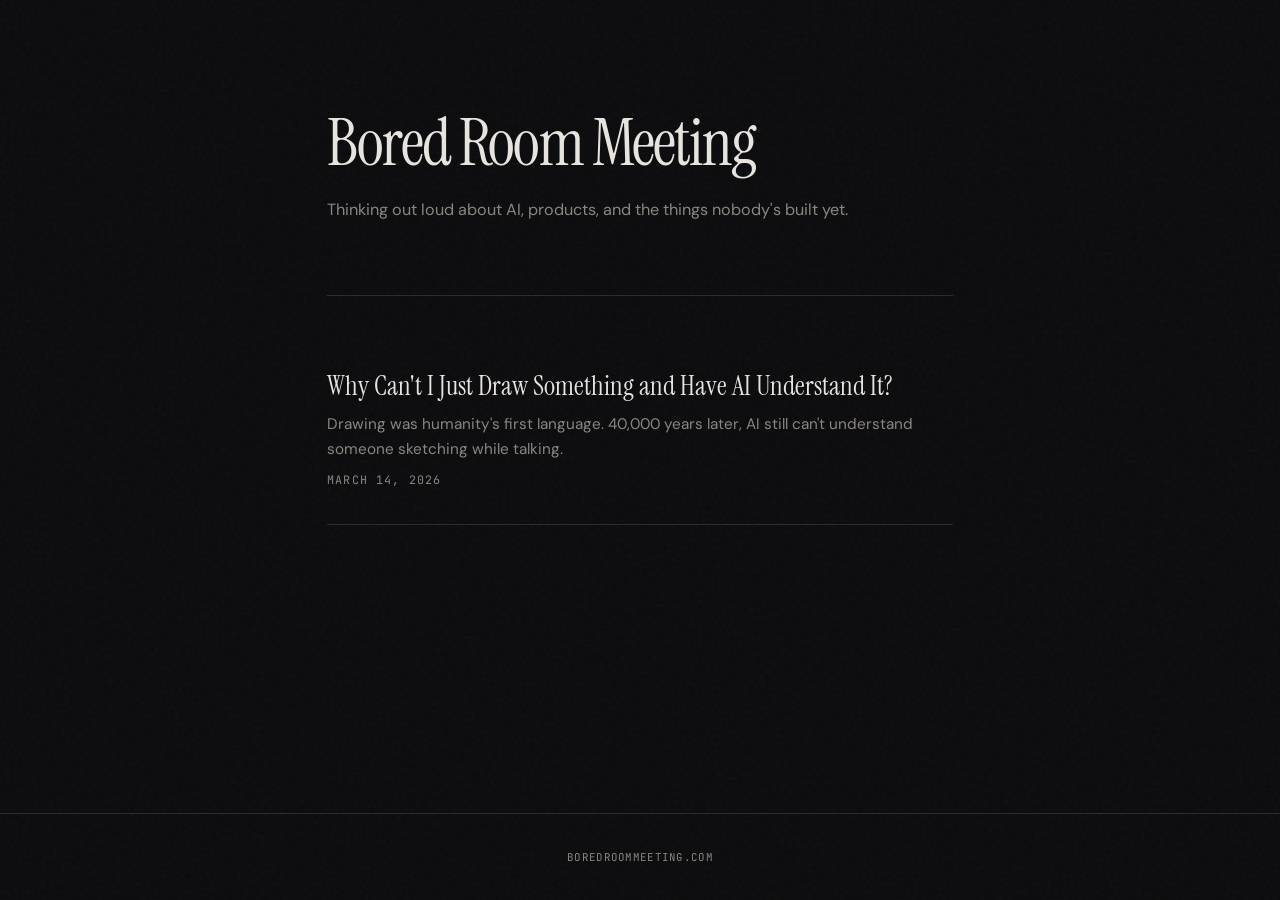
==== index.html @ f82653fe "Initial commit: blog site for boredroommeeting.com Static HTML blog with first post on drawing as AI" ====
<!DOCTYPE html>
<html lang="en">
<head>
<meta charset="utf-8">
<meta name="viewport" content="width=device-width, initial-scale=1">
<title>Bored Room Meeting</title>
<meta name="description" content="Thinking out loud about AI, products, and the things nobody's built yet.">
<link rel="preconnect" href="https://fonts.googleapis.com">
<link rel="preconnect" href="https://fonts.gstatic.com" crossorigin>
<link href="https://fonts.googleapis.com/css2?family=Instrument+Serif:ital@0;1&family=DM+Sans:ital,wght@0,400;0,500;1,400&family=JetBrains+Mono:wght@400&display=swap" rel="stylesheet">
<style>
  :root {
    --bg: #0c0c0e;
    --surface: #141416;
    --text: #e8e4df;
    --text-dim: #8a8580;
    --accent: #d4622b;
    --border: #2a2a2e;
    --serif: 'Instrument Serif', Georgia, serif;
    --sans: 'DM Sans', -apple-system, sans-serif;
    --mono: 'JetBrains Mono', 'SF Mono', monospace;
  }
  * { margin: 0; padding: 0; box-sizing: border-box; }
  html { font-size: 18px; }
  body {
    background: var(--bg);
    color: var(--text);
    font-family: var(--sans);
    -webkit-font-smoothing: antialiased;
    min-height: 100vh;
    display: flex;
    flex-direction: column;
  }
  body::before {
    content: '';
    position: fixed;
    inset: 0;
    opacity: 0.03;
    background-image: url("data:image/svg+xml,%3Csvg viewBox='0 0 256 256' xmlns='http://www.w3.org/2000/svg'%3E%3Cfilter id='n'%3E%3CfeTurbulence type='fractalNoise' baseFrequency='0.9' numOctaves='4' stitchTiles='stitch'/%3E%3C/filter%3E%3Crect width='100%25' height='100%25' filter='url(%23n)' opacity='1'/%3E%3C/svg%3E");
    pointer-events: none;
    z-index: 100;
  }
  .container { max-width: 680px; margin: 0 auto; padding: 0 1.5rem; width: 100%; }
  .masthead {
    padding: 6rem 0 4rem;
    animation: fadeUp 0.8s ease-out both;
  }
  .masthead h1 {
    font-family: var(--serif);
    font-size: clamp(2.4rem, 6vw, 3.6rem);
    font-weight: 400;
    letter-spacing: -0.03em;
    line-height: 1.1;
  }
  .masthead p {
    margin-top: 1rem;
    font-size: 0.9rem;
    color: var(--text-dim);
    line-height: 1.6;
  }
  .posts {
    padding: 2rem 0 6rem;
    border-top: 1px solid var(--border);
    animation: fadeUp 0.8s ease-out 0.15s both;
  }
  .post-link {
    display: block;
    text-decoration: none;
    padding: 2rem 0;
    border-bottom: 1px solid var(--border);
    transition: all 0.25s;
  }
  .post-link:hover { padding-left: 0.5rem; }
  .post-link h2 {
    font-family: var(--serif);
    font-size: 1.5rem;
    font-weight: 400;
    color: var(--text);
    line-height: 1.3;
    transition: color 0.25s;
  }
  .post-link:hover h2 { color: var(--accent); }
  .post-link .excerpt {
    margin-top: 0.5rem;
    font-size: 0.85rem;
    color: var(--text-dim);
    line-height: 1.6;
  }
  .post-link .date {
    margin-top: 0.6rem;
    font-family: var(--mono);
    font-size: 0.65rem;
    letter-spacing: 0.1em;
    text-transform: uppercase;
    color: var(--text-dim);
  }
  .footer {
    margin-top: auto;
    padding: 2rem 0;
    border-top: 1px solid var(--border);
    text-align: center;
    font-family: var(--mono);
    font-size: 0.6rem;
    letter-spacing: 0.12em;
    text-transform: uppercase;
    color: var(--text-dim);
  }
  @keyframes fadeUp {
    from { opacity: 0; transform: translateY(20px); }
    to { opacity: 1; transform: translateY(0); }
  }
  @media (max-width: 600px) {
    html { font-size: 16px; }
    .masthead { padding: 4rem 0 2.5rem; }
  }
</style>
</head>
<body>

<div class="container">
  <div class="masthead">
    <h1>Bored Room Meeting</h1>
    <p>Thinking out loud about AI, products, and the things nobody's built yet.</p>
  </div>

  <div class="posts">
    <a href="/drawing-as-input" class="post-link">
      <h2>Why Can't I Just Draw Something and Have AI Understand It?</h2>
      <p class="excerpt">Drawing was humanity's first language. 40,000 years later, AI still can't understand someone sketching while talking.</p>
      <div class="date">March 14, 2026</div>
    </a>
  </div>
</div>

<div class="footer">
  <div class="container">boredroommeeting.com</div>
</div>

</body>
</html>
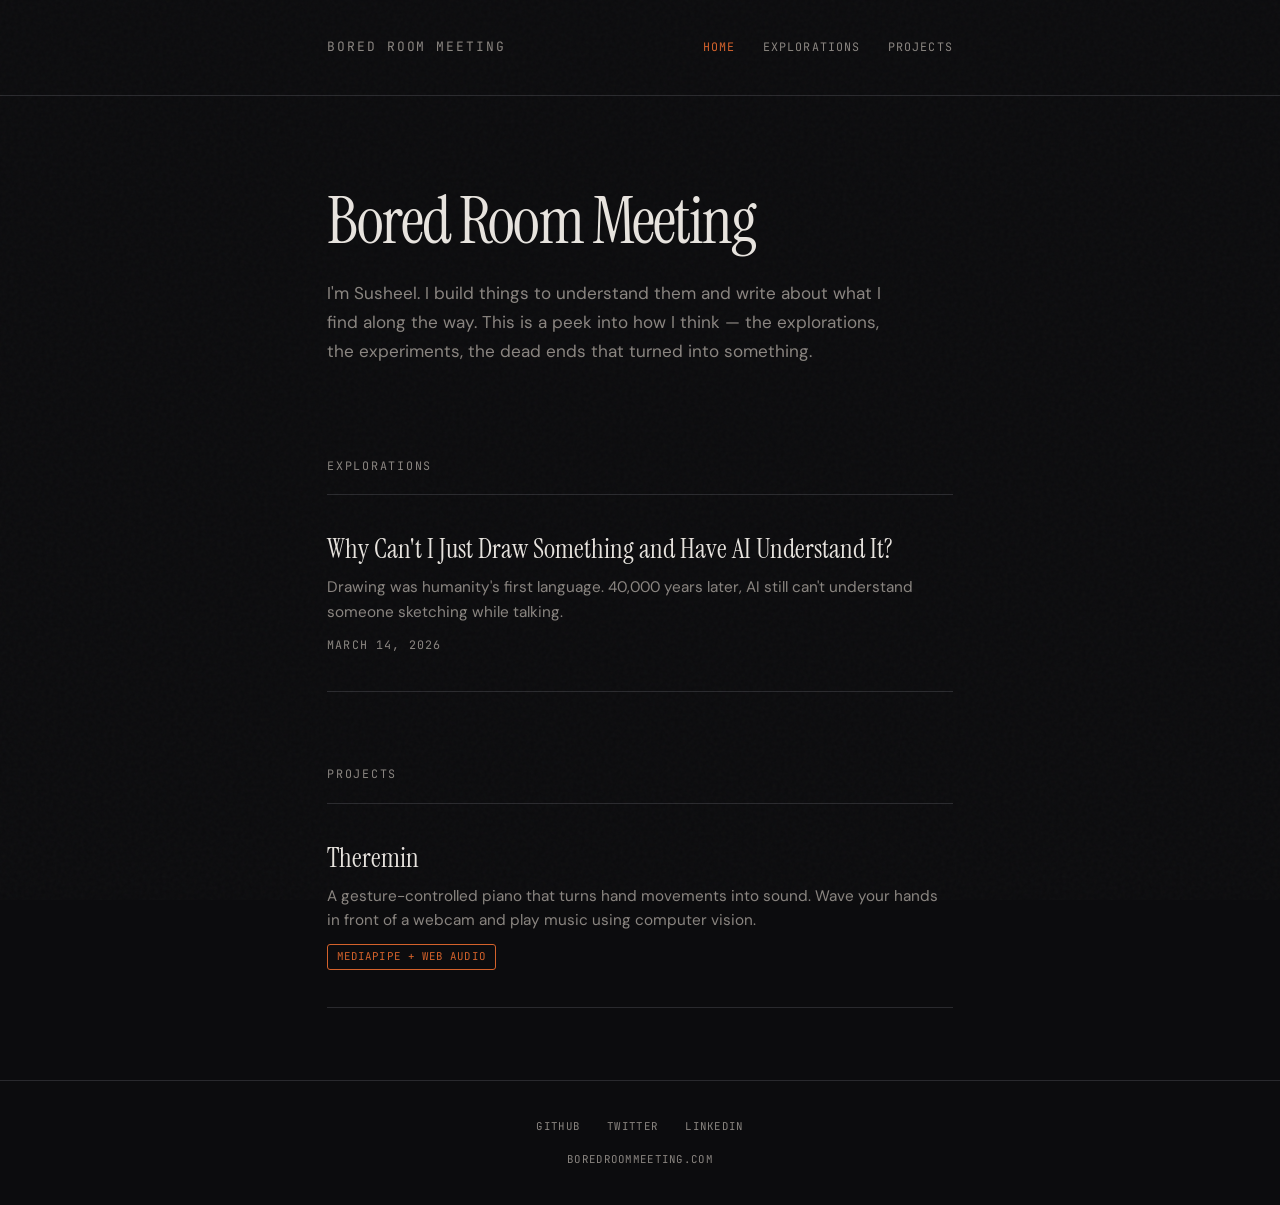
==== commit c16e927b: "Restructure site: nav, shared CSS, project page, 404, favicon - Extract inline CSS to shared styles." ====
--- a/index.html
+++ b/index.html
@@ -4,137 +4,65 @@
 <meta charset="utf-8">
 <meta name="viewport" content="width=device-width, initial-scale=1">
 <title>Bored Room Meeting</title>
-<meta name="description" content="Thinking out loud about AI, products, and the things nobody's built yet.">
+<meta name="description" content="A peek into the brain of Susheel — explorations in AI, things being built, and ideas that won't sit still.">
+<meta property="og:title" content="Bored Room Meeting">
+<meta property="og:description" content="A peek into the brain of Susheel — explorations in AI, things being built, and ideas that won't sit still.">
+<meta property="og:type" content="website">
+<meta property="og:url" content="https://boredroommeeting.com">
+<link rel="icon" href="/favicon.svg" type="image/svg+xml">
 <link rel="preconnect" href="https://fonts.googleapis.com">
 <link rel="preconnect" href="https://fonts.gstatic.com" crossorigin>
 <link href="https://fonts.googleapis.com/css2?family=Instrument+Serif:ital@0;1&family=DM+Sans:ital,wght@0,400;0,500;1,400&family=JetBrains+Mono:wght@400&display=swap" rel="stylesheet">
-<style>
-  :root {
-    --bg: #0c0c0e;
-    --surface: #141416;
-    --text: #e8e4df;
-    --text-dim: #8a8580;
-    --accent: #d4622b;
-    --border: #2a2a2e;
-    --serif: 'Instrument Serif', Georgia, serif;
-    --sans: 'DM Sans', -apple-system, sans-serif;
-    --mono: 'JetBrains Mono', 'SF Mono', monospace;
-  }
-  * { margin: 0; padding: 0; box-sizing: border-box; }
-  html { font-size: 18px; }
-  body {
-    background: var(--bg);
-    color: var(--text);
-    font-family: var(--sans);
-    -webkit-font-smoothing: antialiased;
-    min-height: 100vh;
-    display: flex;
-    flex-direction: column;
-  }
-  body::before {
-    content: '';
-    position: fixed;
-    inset: 0;
-    opacity: 0.03;
-    background-image: url("data:image/svg+xml,%3Csvg viewBox='0 0 256 256' xmlns='http://www.w3.org/2000/svg'%3E%3Cfilter id='n'%3E%3CfeTurbulence type='fractalNoise' baseFrequency='0.9' numOctaves='4' stitchTiles='stitch'/%3E%3C/filter%3E%3Crect width='100%25' height='100%25' filter='url(%23n)' opacity='1'/%3E%3C/svg%3E");
-    pointer-events: none;
-    z-index: 100;
-  }
-  .container { max-width: 680px; margin: 0 auto; padding: 0 1.5rem; width: 100%; }
-  .masthead {
-    padding: 6rem 0 4rem;
-    animation: fadeUp 0.8s ease-out both;
-  }
-  .masthead h1 {
-    font-family: var(--serif);
-    font-size: clamp(2.4rem, 6vw, 3.6rem);
-    font-weight: 400;
-    letter-spacing: -0.03em;
-    line-height: 1.1;
-  }
-  .masthead p {
-    margin-top: 1rem;
-    font-size: 0.9rem;
-    color: var(--text-dim);
-    line-height: 1.6;
-  }
-  .posts {
-    padding: 2rem 0 6rem;
-    border-top: 1px solid var(--border);
-    animation: fadeUp 0.8s ease-out 0.15s both;
-  }
-  .post-link {
-    display: block;
-    text-decoration: none;
-    padding: 2rem 0;
-    border-bottom: 1px solid var(--border);
-    transition: all 0.25s;
-  }
-  .post-link:hover { padding-left: 0.5rem; }
-  .post-link h2 {
-    font-family: var(--serif);
-    font-size: 1.5rem;
-    font-weight: 400;
-    color: var(--text);
-    line-height: 1.3;
-    transition: color 0.25s;
-  }
-  .post-link:hover h2 { color: var(--accent); }
-  .post-link .excerpt {
-    margin-top: 0.5rem;
-    font-size: 0.85rem;
-    color: var(--text-dim);
-    line-height: 1.6;
-  }
-  .post-link .date {
-    margin-top: 0.6rem;
-    font-family: var(--mono);
-    font-size: 0.65rem;
-    letter-spacing: 0.1em;
-    text-transform: uppercase;
-    color: var(--text-dim);
-  }
-  .footer {
-    margin-top: auto;
-    padding: 2rem 0;
-    border-top: 1px solid var(--border);
-    text-align: center;
-    font-family: var(--mono);
-    font-size: 0.6rem;
-    letter-spacing: 0.12em;
-    text-transform: uppercase;
-    color: var(--text-dim);
-  }
-  @keyframes fadeUp {
-    from { opacity: 0; transform: translateY(20px); }
-    to { opacity: 1; transform: translateY(0); }
-  }
-  @media (max-width: 600px) {
-    html { font-size: 16px; }
-    .masthead { padding: 4rem 0 2.5rem; }
-  }
-</style>
+<link rel="stylesheet" href="/styles.css">
 </head>
 <body>
+
+<header class="site-header">
+  <div class="container">
+    <a href="/" class="site-name">Bored Room Meeting</a>
+    <nav class="site-nav">
+      <a href="/" class="active">Home</a>
+      <a href="/#explorations">Explorations</a>
+      <a href="/#projects">Projects</a>
+    </nav>
+  </div>
+</header>
 
 <div class="container">
   <div class="masthead">
     <h1>Bored Room Meeting</h1>
-    <p>Thinking out loud about AI, products, and the things nobody's built yet.</p>
+    <p class="intro">I'm Susheel. I build things to understand them and write about what I find along the way. This is a peek into how I think — the explorations, the experiments, the dead ends that turned into something.</p>
   </div>
 
-  <div class="posts">
-    <a href="/drawing-as-input" class="post-link">
+  <div class="posts" id="explorations">
+    <div class="section-label">Explorations</div>
+    <a href="/posts/drawing-as-input" class="post-link">
       <h2>Why Can't I Just Draw Something and Have AI Understand It?</h2>
       <p class="excerpt">Drawing was humanity's first language. 40,000 years later, AI still can't understand someone sketching while talking.</p>
       <div class="date">March 14, 2026</div>
     </a>
   </div>
+
+  <div class="projects" id="projects">
+    <div class="section-label">Projects</div>
+    <a href="/projects/theremin" class="project-card">
+      <h2>Theremin</h2>
+      <p class="project-desc">A gesture-controlled piano that turns hand movements into sound. Wave your hands in front of a webcam and play music using computer vision.</p>
+      <span class="project-tag">MediaPipe + Web Audio</span>
+    </a>
+  </div>
 </div>
 
-<div class="footer">
-  <div class="container">boredroommeeting.com</div>
-</div>
+<footer class="site-footer">
+  <div class="container">
+    <div class="footer-links">
+      <a href="https://github.com/analogartist" target="_blank" rel="noopener">GitHub</a>
+      <span>Twitter</span>
+      <span>LinkedIn</span>
+    </div>
+    boredroommeeting.com
+  </div>
+</footer>
 
 </body>
 </html>
--- a/styles.css
+++ b/styles.css
@@ -0,0 +1,523 @@
+/* ===========================
+   boredroommeeting.com
+   Shared styles
+   =========================== */
+
+:root {
+  --bg: #0c0c0e;
+  --surface: #141416;
+  --text: #e8e4df;
+  --text-dim: #8a8580;
+  --accent: #d4622b;
+  --accent-glow: #d4622b22;
+  --code-bg: #1a1a1e;
+  --border: #2a2a2e;
+  --serif: 'Instrument Serif', Georgia, serif;
+  --sans: 'DM Sans', -apple-system, sans-serif;
+  --mono: 'JetBrains Mono', 'SF Mono', monospace;
+}
+
+* { margin: 0; padding: 0; box-sizing: border-box; }
+
+html { font-size: 18px; scroll-behavior: smooth; }
+
+body {
+  background: var(--bg);
+  color: var(--text);
+  font-family: var(--sans);
+  line-height: 1.75;
+  -webkit-font-smoothing: antialiased;
+  min-height: 100vh;
+  display: flex;
+  flex-direction: column;
+}
+
+/* Grain overlay */
+body::before {
+  content: '';
+  position: fixed;
+  inset: 0;
+  opacity: 0.03;
+  background-image: url("data:image/svg+xml,%3Csvg viewBox='0 0 256 256' xmlns='http://www.w3.org/2000/svg'%3E%3Cfilter id='n'%3E%3CfeTurbulence type='fractalNoise' baseFrequency='0.9' numOctaves='4' stitchTiles='stitch'/%3E%3C/filter%3E%3Crect width='100%25' height='100%25' filter='url(%23n)' opacity='1'/%3E%3C/svg%3E");
+  pointer-events: none;
+  z-index: 100;
+}
+
+.container {
+  max-width: 680px;
+  margin: 0 auto;
+  padding: 0 1.5rem;
+  width: 100%;
+}
+
+/* --- Navigation --- */
+
+.site-header {
+  padding: 2rem 0;
+  border-bottom: 1px solid var(--border);
+}
+
+.site-header .container {
+  display: flex;
+  justify-content: space-between;
+  align-items: center;
+}
+
+.site-header .site-name {
+  font-family: var(--mono);
+  font-size: 0.72rem;
+  letter-spacing: 0.15em;
+  text-transform: uppercase;
+  color: var(--text-dim);
+  text-decoration: none;
+  transition: color 0.2s;
+}
+
+.site-header .site-name:hover { color: var(--accent); }
+
+.site-nav {
+  display: flex;
+  gap: 1.5rem;
+}
+
+.site-nav a {
+  font-family: var(--mono);
+  font-size: 0.65rem;
+  letter-spacing: 0.1em;
+  text-transform: uppercase;
+  color: var(--text-dim);
+  text-decoration: none;
+  transition: color 0.2s;
+}
+
+.site-nav a:hover,
+.site-nav a.active { color: var(--accent); }
+
+/* --- Homepage: Masthead --- */
+
+.masthead {
+  padding: 5rem 0 3rem;
+  animation: fadeUp 0.8s ease-out both;
+}
+
+.masthead h1 {
+  font-family: var(--serif);
+  font-size: clamp(2.4rem, 6vw, 3.6rem);
+  font-weight: 400;
+  letter-spacing: -0.03em;
+  line-height: 1.1;
+}
+
+.masthead .intro {
+  margin-top: 1.2rem;
+  font-size: 0.95rem;
+  color: var(--text-dim);
+  line-height: 1.7;
+  max-width: 560px;
+}
+
+/* --- Homepage: Section headers --- */
+
+.section-label {
+  font-family: var(--mono);
+  font-size: 0.65rem;
+  letter-spacing: 0.15em;
+  text-transform: uppercase;
+  color: var(--text-dim);
+  padding-bottom: 1rem;
+  border-bottom: 1px solid var(--border);
+  margin-bottom: 0;
+}
+
+/* --- Homepage: Post links --- */
+
+.posts {
+  padding: 2rem 0;
+  animation: fadeUp 0.8s ease-out 0.15s both;
+}
+
+.post-link {
+  display: block;
+  text-decoration: none;
+  padding: 2rem 0;
+  border-bottom: 1px solid var(--border);
+  transition: all 0.25s;
+}
+
+.post-link:hover { padding-left: 0.5rem; }
+
+.post-link h2 {
+  font-family: var(--serif);
+  font-size: 1.5rem;
+  font-weight: 400;
+  color: var(--text);
+  line-height: 1.3;
+  transition: color 0.25s;
+}
+
+.post-link:hover h2 { color: var(--accent); }
+
+.post-link .excerpt {
+  margin-top: 0.5rem;
+  font-size: 0.85rem;
+  color: var(--text-dim);
+  line-height: 1.6;
+}
+
+.post-link .date {
+  margin-top: 0.6rem;
+  font-family: var(--mono);
+  font-size: 0.65rem;
+  letter-spacing: 0.1em;
+  text-transform: uppercase;
+  color: var(--text-dim);
+}
+
+/* --- Homepage: Project cards --- */
+
+.projects {
+  padding: 2rem 0 4rem;
+  animation: fadeUp 0.8s ease-out 0.3s both;
+}
+
+.project-card {
+  display: block;
+  text-decoration: none;
+  padding: 2rem 0;
+  border-bottom: 1px solid var(--border);
+  transition: all 0.25s;
+}
+
+.project-card:hover { padding-left: 0.5rem; }
+
+.project-card h2 {
+  font-family: var(--serif);
+  font-size: 1.5rem;
+  font-weight: 400;
+  color: var(--text);
+  line-height: 1.3;
+  transition: color 0.25s;
+}
+
+.project-card:hover h2 { color: var(--accent); }
+
+.project-card .project-desc {
+  margin-top: 0.5rem;
+  font-size: 0.85rem;
+  color: var(--text-dim);
+  line-height: 1.6;
+}
+
+.project-card .project-tag {
+  display: inline-block;
+  margin-top: 0.6rem;
+  font-family: var(--mono);
+  font-size: 0.6rem;
+  letter-spacing: 0.1em;
+  text-transform: uppercase;
+  color: var(--accent);
+  border: 1px solid var(--accent);
+  padding: 0.15rem 0.5rem;
+  border-radius: 3px;
+}
+
+/* --- Post page: Hero --- */
+
+.hero {
+  padding: 5rem 0 3rem;
+}
+
+.hero h1 {
+  font-family: var(--serif);
+  font-size: clamp(2.2rem, 5vw, 3.2rem);
+  font-weight: 400;
+  line-height: 1.15;
+  color: var(--text);
+  letter-spacing: -0.02em;
+  max-width: 600px;
+}
+
+.hero .meta {
+  margin-top: 1.5rem;
+  font-family: var(--mono);
+  font-size: 0.7rem;
+  letter-spacing: 0.1em;
+  text-transform: uppercase;
+  color: var(--text-dim);
+}
+
+.hero .meta .accent-dot {
+  display: inline-block;
+  width: 6px;
+  height: 6px;
+  background: var(--accent);
+  border-radius: 50%;
+  margin: 0 0.6rem;
+  vertical-align: middle;
+}
+
+/* --- Article content --- */
+
+article { padding-bottom: 5rem; }
+
+article p {
+  margin-bottom: 1.5rem;
+  font-size: 1rem;
+  color: var(--text);
+  font-weight: 400;
+}
+
+article .lede {
+  font-family: var(--serif);
+  font-size: 1.25rem;
+  font-style: italic;
+  color: var(--text);
+  line-height: 1.65;
+  padding: 2rem 0;
+  border-top: 1px solid var(--border);
+  border-bottom: 1px solid var(--border);
+  margin-bottom: 2.5rem;
+}
+
+article h2 {
+  font-family: var(--serif);
+  font-size: 1.6rem;
+  font-weight: 400;
+  margin: 3rem 0 1.2rem;
+  color: var(--text);
+  letter-spacing: -0.01em;
+}
+
+article strong {
+  font-weight: 500;
+  color: var(--text);
+}
+
+article em { font-style: italic; }
+
+article hr {
+  border: none;
+  height: 1px;
+  background: var(--border);
+  margin: 3rem 0;
+}
+
+article .attempt { margin-bottom: 1.2rem; }
+
+article .attempt-label {
+  font-weight: 500;
+  color: var(--accent);
+}
+
+article pre {
+  background: var(--code-bg);
+  border: 1px solid var(--border);
+  border-radius: 8px;
+  padding: 1.5rem;
+  overflow-x: auto;
+  margin: 1.5rem 0 2rem;
+  font-family: var(--mono);
+  font-size: 0.78rem;
+  line-height: 1.8;
+  color: var(--text-dim);
+}
+
+article pre .voice { color: #7ec699; }
+article pre .stroke { color: #d4622b; }
+article pre .time { color: #5a5a66; }
+
+article .callout {
+  border-left: 2px solid var(--accent);
+  padding-left: 1.2rem;
+  margin: 2rem 0;
+  font-family: var(--serif);
+  font-size: 1.15rem;
+  font-style: italic;
+  line-height: 1.6;
+  color: var(--text);
+}
+
+/* --- Post closing --- */
+
+.closing {
+  padding: 3rem 0 2rem;
+  border-top: 1px solid var(--border);
+  font-family: var(--serif);
+  font-size: 1.15rem;
+  font-style: italic;
+  line-height: 1.6;
+  text-align: center;
+  color: var(--text);
+}
+
+.closing .last-line {
+  font-style: normal;
+  font-family: var(--sans);
+  font-size: 0.95rem;
+  margin-top: 1.5rem;
+  color: var(--text-dim);
+}
+
+/* --- Onward path (end of post/project) --- */
+
+.onward {
+  padding: 2rem 0 3rem;
+  border-top: 1px solid var(--border);
+}
+
+.onward-link {
+  display: block;
+  text-decoration: none;
+  padding: 1.5rem;
+  border: 1px solid var(--border);
+  border-radius: 8px;
+  transition: border-color 0.25s;
+}
+
+.onward-link:hover { border-color: var(--accent); }
+
+.onward-label {
+  font-family: var(--mono);
+  font-size: 0.6rem;
+  letter-spacing: 0.15em;
+  text-transform: uppercase;
+  color: var(--text-dim);
+  margin-bottom: 0.5rem;
+}
+
+.onward-title {
+  font-family: var(--serif);
+  font-size: 1.2rem;
+  color: var(--text);
+  transition: color 0.25s;
+}
+
+.onward-link:hover .onward-title { color: var(--accent); }
+
+/* --- Project intro page --- */
+
+.project-hero {
+  padding: 5rem 0 3rem;
+}
+
+.project-hero h1 {
+  font-family: var(--serif);
+  font-size: clamp(2.2rem, 5vw, 3.2rem);
+  font-weight: 400;
+  line-height: 1.15;
+  color: var(--text);
+  letter-spacing: -0.02em;
+}
+
+.project-hero .project-subtitle {
+  margin-top: 1rem;
+  font-size: 0.95rem;
+  color: var(--text-dim);
+  line-height: 1.7;
+  max-width: 560px;
+}
+
+.project-body {
+  padding-bottom: 3rem;
+}
+
+.project-body p {
+  margin-bottom: 1.5rem;
+  font-size: 1rem;
+  color: var(--text);
+}
+
+.try-it {
+  display: inline-block;
+  font-family: var(--mono);
+  font-size: 0.75rem;
+  letter-spacing: 0.1em;
+  text-transform: uppercase;
+  color: var(--bg);
+  background: var(--accent);
+  text-decoration: none;
+  padding: 0.75rem 1.5rem;
+  border-radius: 6px;
+  transition: opacity 0.2s;
+  margin: 1rem 0 2rem;
+}
+
+.try-it:hover { opacity: 0.85; }
+
+.project-details {
+  margin: 2rem 0;
+  padding: 1.5rem;
+  border: 1px solid var(--border);
+  border-radius: 8px;
+  background: var(--surface);
+}
+
+.project-details dt {
+  font-family: var(--mono);
+  font-size: 0.65rem;
+  letter-spacing: 0.1em;
+  text-transform: uppercase;
+  color: var(--text-dim);
+  margin-top: 1rem;
+}
+
+.project-details dt:first-child { margin-top: 0; }
+
+.project-details dd {
+  font-size: 0.9rem;
+  color: var(--text);
+  margin-top: 0.3rem;
+}
+
+/* --- Footer --- */
+
+.site-footer {
+  margin-top: auto;
+  padding: 2rem 0;
+  border-top: 1px solid var(--border);
+  text-align: center;
+  font-family: var(--mono);
+  font-size: 0.6rem;
+  letter-spacing: 0.12em;
+  text-transform: uppercase;
+  color: var(--text-dim);
+}
+
+.site-footer a {
+  color: var(--text-dim);
+  text-decoration: none;
+  transition: color 0.2s;
+}
+
+.site-footer a:hover { color: var(--accent); }
+
+.footer-links {
+  display: flex;
+  justify-content: center;
+  gap: 1.5rem;
+  margin-bottom: 0.8rem;
+}
+
+/* --- Animations --- */
+
+@keyframes fadeUp {
+  from { opacity: 0; transform: translateY(20px); }
+  to { opacity: 1; transform: translateY(0); }
+}
+
+.hero, .project-hero, article, .closing, .project-body {
+  animation: fadeUp 0.8s ease-out both;
+}
+
+article, .project-body { animation-delay: 0.15s; }
+.closing { animation-delay: 0.3s; }
+
+/* --- Responsive --- */
+
+@media (max-width: 600px) {
+  html { font-size: 16px; }
+  .masthead { padding: 3rem 0 2rem; }
+  .hero, .project-hero { padding: 3rem 0 2rem; }
+  article pre { font-size: 0.7rem; padding: 1rem; }
+  .site-nav { gap: 1rem; }
+}
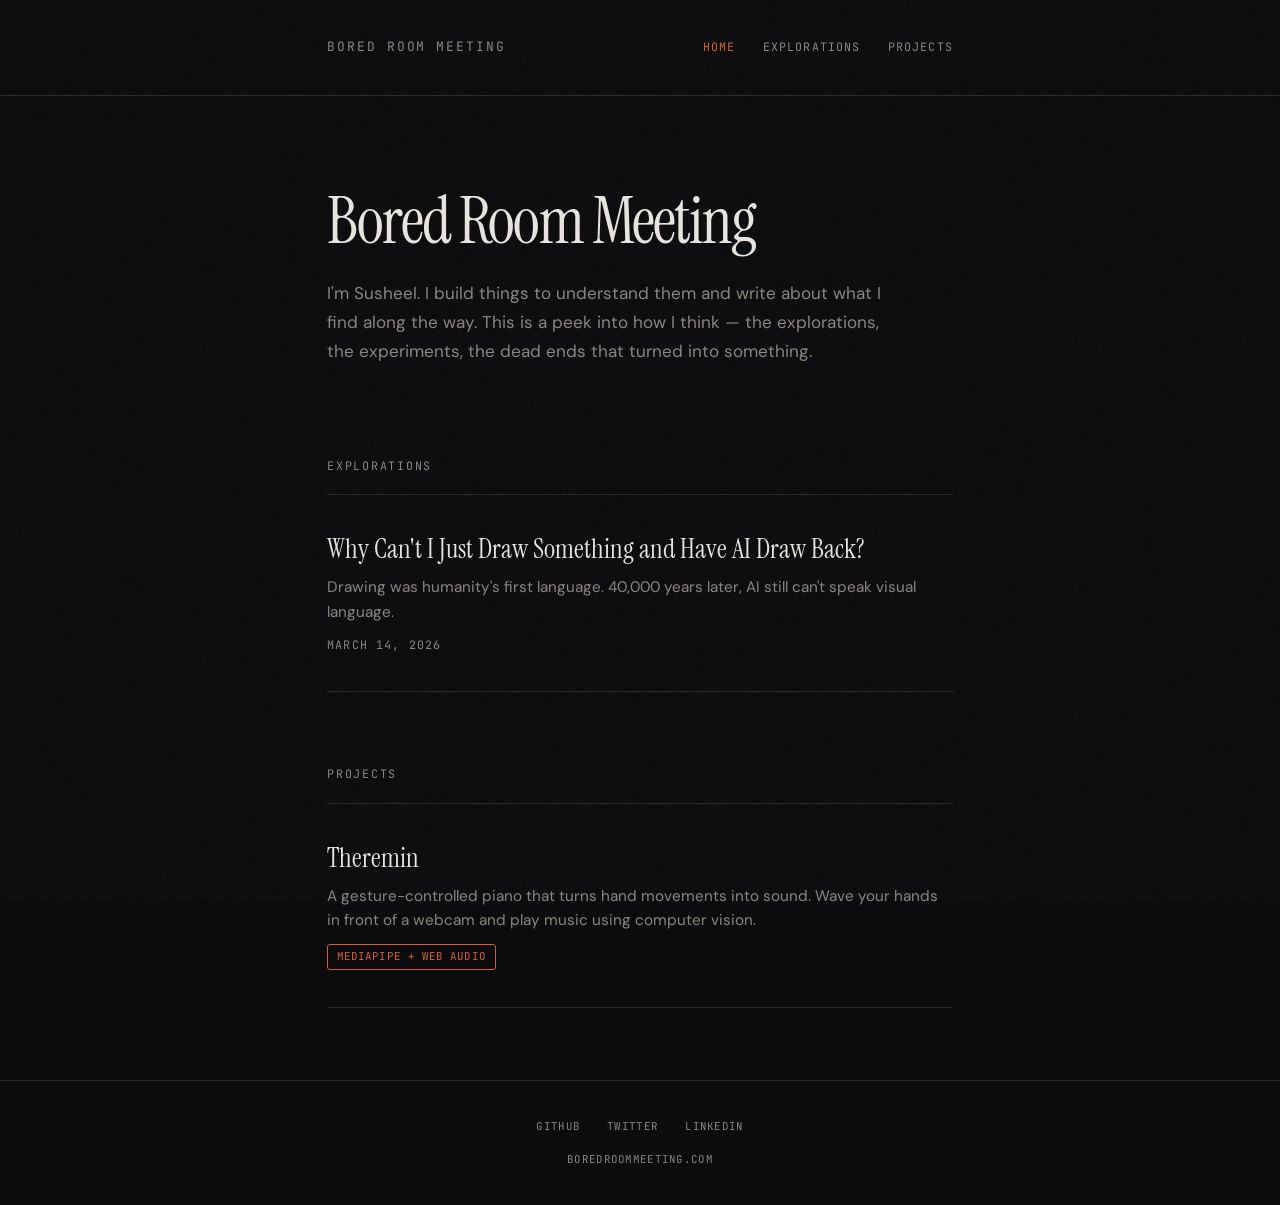
==== commit 135ae885: "Sharpen drawing-as-input title, description, and fix stuck→drop off inconsistency Co-Authored-By: Cl" ====
--- a/index.html
+++ b/index.html
@@ -37,8 +37,8 @@
   <div class="posts" id="explorations">
     <div class="section-label">Explorations</div>
     <a href="/posts/drawing-as-input" class="post-link">
-      <h2>Why Can't I Just Draw Something and Have AI Understand It?</h2>
-      <p class="excerpt">Drawing was humanity's first language. 40,000 years later, AI still can't understand someone sketching while talking.</p>
+      <h2>Why Can't I Just Draw Something and Have AI Draw Back?</h2>
+      <p class="excerpt">Drawing was humanity's first language. 40,000 years later, AI still can't speak visual language.</p>
       <div class="date">March 14, 2026</div>
     </a>
   </div>
--- a/styles.css
+++ b/styles.css
@@ -337,6 +337,63 @@
   color: var(--text);
 }
 
+article code {
+  font-family: var(--mono);
+  font-size: 0.85em;
+  color: var(--accent);
+  background: var(--code-bg);
+  padding: 0.1rem 0.35rem;
+  border-radius: 4px;
+}
+
+article pre code {
+  font-size: inherit;
+  color: inherit;
+  background: transparent;
+  padding: 0;
+}
+
+/* Responsive video embed (YouTube, Vimeo) */
+.video-embed {
+  position: relative;
+  padding-bottom: 56.25%; /* 16:9 */
+  height: 0;
+  overflow: hidden;
+  margin: 2rem 0;
+  border: 1px solid var(--border);
+  border-radius: 8px;
+  background: var(--code-bg);
+}
+
+.video-embed iframe {
+  position: absolute;
+  top: 0;
+  left: 0;
+  width: 100%;
+  height: 100%;
+  border: 0;
+}
+
+article .closing-question {
+  font-family: var(--serif);
+  font-style: italic;
+  font-size: 1.35rem;
+  color: var(--accent);
+  text-align: center;
+  margin: 2.5rem 0;
+}
+
+article .signature {
+  font-family: var(--serif);
+  font-style: italic;
+  font-size: 0.85rem;
+  color: var(--text-dim);
+  text-align: center;
+  padding-top: 2rem;
+  border-top: 1px solid var(--border);
+  margin-top: 2rem;
+}
+
 /* --- Post closing --- */
 
 .closing {
